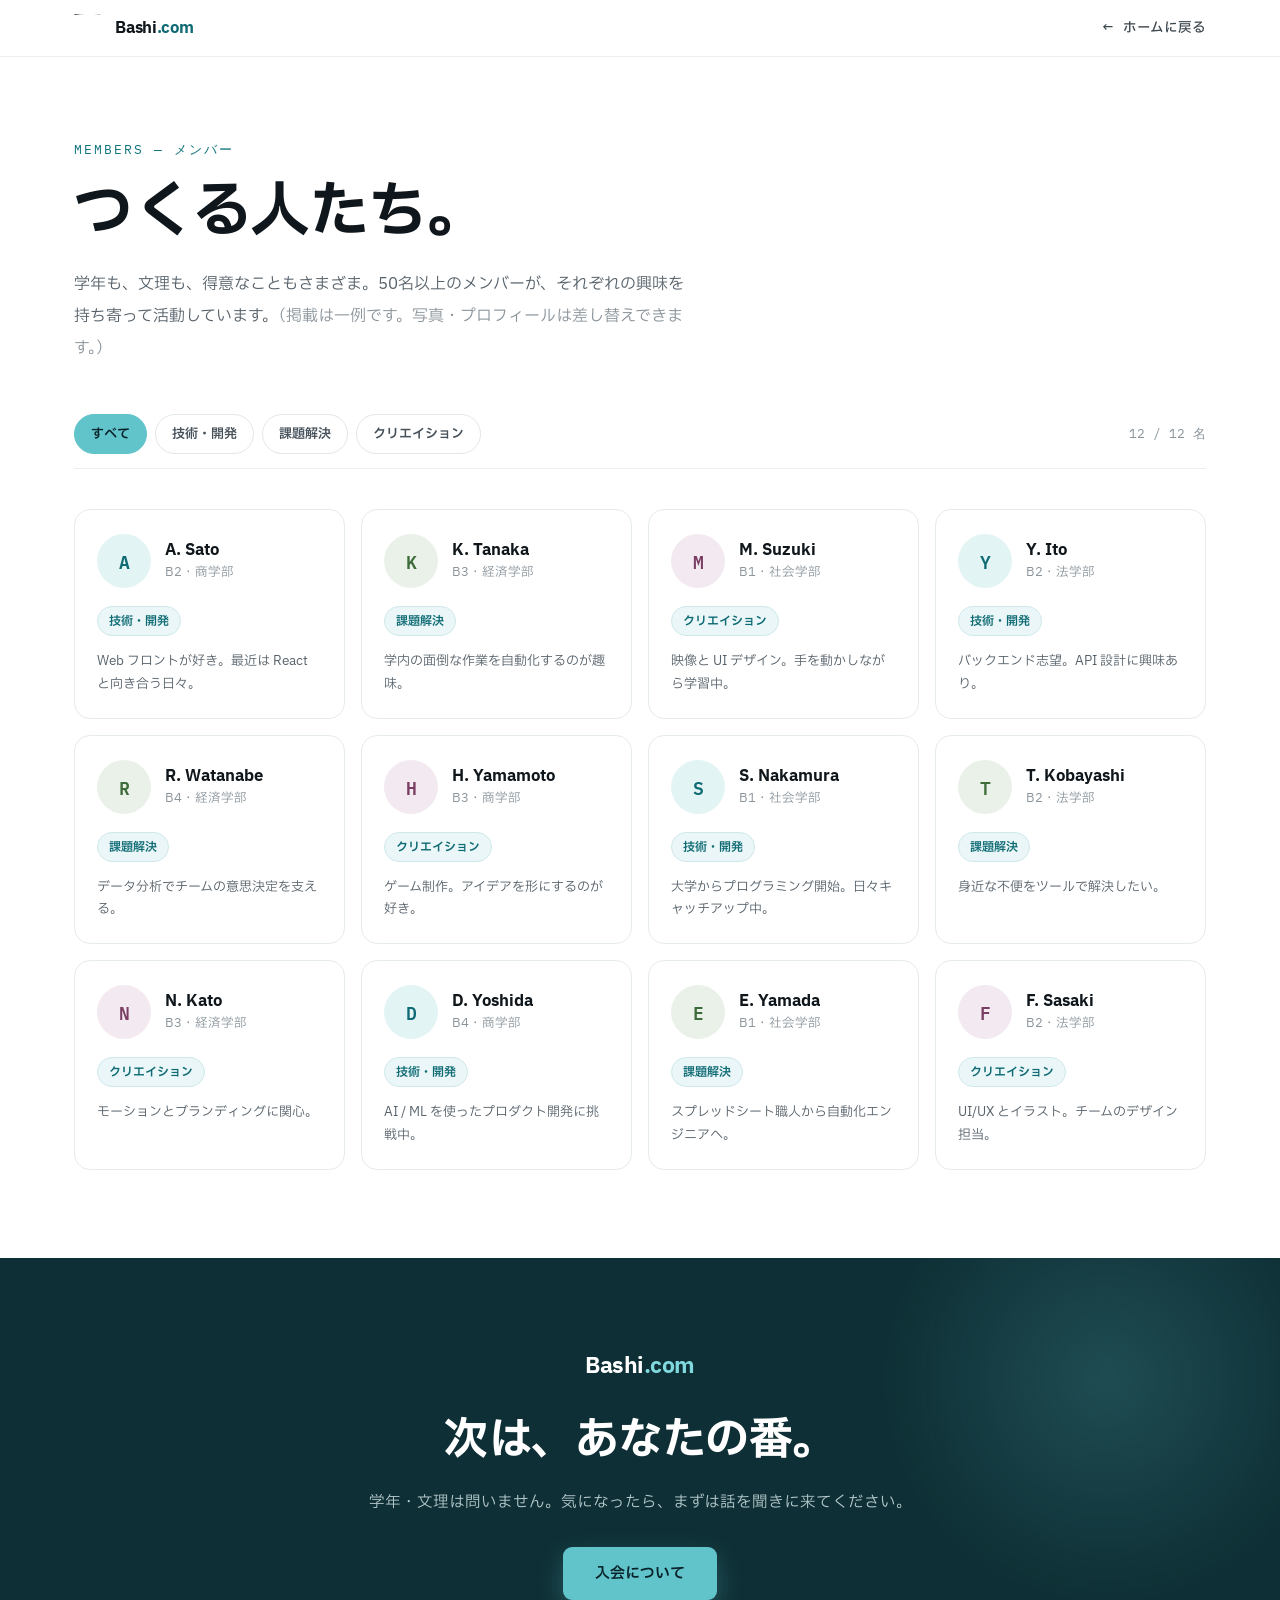
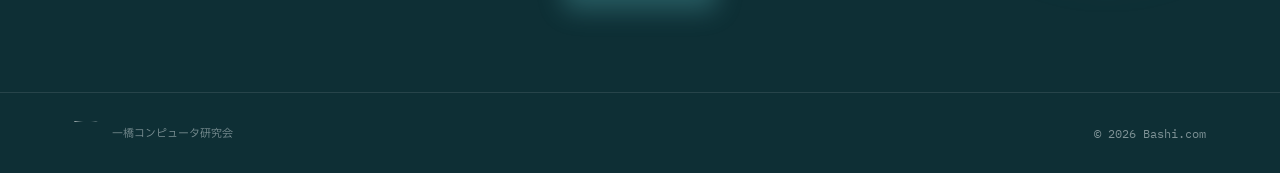
==== Members.html @ f262a0ce "Add Bashi.com website (top / members / activities) Claude Design (BashiDirB / Members / Activities) " ====
<!DOCTYPE html>
<html lang="ja">
<head>
<meta charset="utf-8">
<meta name="viewport" content="width=device-width, initial-scale=1">
<title>メンバー｜Bashi.com — 一橋コンピュータ研究会</title>
<meta name="description" content="Bashi.com（一橋コンピュータ研究会）のメンバー紹介。学年・文理を問わず、50名以上のメンバーがそれぞれの興味を持ち寄って活動しています。">
<link rel="preconnect" href="https://fonts.googleapis.com">
<link rel="preconnect" href="https://fonts.gstatic.com" crossorigin>
<link href="https://fonts.googleapis.com/css2?family=IBM+Plex+Sans+JP:wght@300;400;500;600;700&family=IBM+Plex+Mono:wght@400;500;600&display=swap" rel="stylesheet">
<link rel="stylesheet" href="styles.css">
</head>
<body>
<main id="bb-root" style="background:#FFFFFF;color:#10171C;font-family:'IBM Plex Sans JP',sans-serif;position:relative;overflow-x:hidden;min-height:100vh;-webkit-font-smoothing:antialiased">

  <!-- NAV -->
  <header style="position:sticky;top:0;z-index:50;backdrop-filter:blur(12px);-webkit-backdrop-filter:blur(12px);background:rgba(255,255,255,.85);border-bottom:1px solid #ECEFF1">
    <nav style="max-width:1180px;margin:0 auto;padding:14px 24px;display:flex;align-items:center;justify-content:space-between;gap:16px">
      <a href="index.html" style="display:flex;align-items:center;gap:11px;text-decoration:none">
        <img src="uploads/SCARE_LOGO_Opacity_BLACK.png" alt="Bashi.com" style="height:28px;width:auto;display:block">
        <span style="font-weight:700;font-size:16px;letter-spacing:-.02em;color:#10171C">Bashi<span style="color:#0E6B74">.com</span></span>
      </a>
      <a href="index.html" class="bb-back" style="display:inline-flex;align-items:center;gap:8px;font-size:13.5px;font-weight:500;color:#3D474E;text-decoration:none"><span class="bb-arrow">←</span> ホームに戻る</a>
    </nav>
  </header>

  <!-- HEAD -->
  <section style="max-width:1180px;margin:0 auto;padding:clamp(46px,7vw,84px) 24px clamp(24px,3vw,36px)">
    <div data-rv style="opacity:0;transform:translateY(14px);transition:opacity .7s,transform .7s;font-family:'IBM Plex Mono',monospace;font-size:12.5px;letter-spacing:.16em;color:#11757F;text-transform:uppercase;margin-bottom:20px">Members — メンバー</div>
    <h1 data-rv data-rv-delay="80" style="opacity:0;transform:translateY(18px);transition:opacity .8s,transform .8s;margin:0 0 22px;font-weight:700;font-size:clamp(32px,5.5vw,60px);line-height:1.12;letter-spacing:-.02em">つくる人たち。</h1>
    <p data-rv data-rv-delay="160" style="opacity:0;transform:translateY(18px);transition:opacity .8s,transform .8s;margin:0;max-width:620px;font-size:16px;line-height:2;color:#56616A">学年も、文理も、得意なこともさまざま。50名以上のメンバーが、それぞれの興味を持ち寄って活動しています。<span style="color:#8A949B">（掲載は一例です。写真・プロフィールは差し替えできます。）</span></p>
  </section>

  <!-- FILTER -->
  <section style="max-width:1180px;margin:0 auto;padding:0 24px clamp(28px,4vw,40px);position:sticky;top:69px;z-index:30;background:#fff">
    <div style="display:flex;flex-wrap:wrap;gap:18px;align-items:center;justify-content:space-between;padding:14px 0;border-bottom:1px solid #EDF0F2">
      <div id="bb-filters" style="display:flex;flex-wrap:wrap;gap:8px">
        <button class="bb-chip" data-filter="all" style="font-family:'IBM Plex Sans JP',sans-serif;font-size:13px;font-weight:600;padding:9px 16px;border-radius:99px;border:1px solid #62C4CB;background:#62C4CB;color:#08222a">すべて</button>
        <button class="bb-chip" data-filter="dev" style="font-family:'IBM Plex Sans JP',sans-serif;font-size:13px;font-weight:600;padding:9px 16px;border-radius:99px;border:1px solid #E2E7EA;background:#fff;color:#46515A">技術・開発</button>
        <button class="bb-chip" data-filter="solve" style="font-family:'IBM Plex Sans JP',sans-serif;font-size:13px;font-weight:600;padding:9px 16px;border-radius:99px;border:1px solid #E2E7EA;background:#fff;color:#46515A">課題解決</button>
        <button class="bb-chip" data-filter="create" style="font-family:'IBM Plex Sans JP',sans-serif;font-size:13px;font-weight:600;padding:9px 16px;border-radius:99px;border:1px solid #E2E7EA;background:#fff;color:#46515A">クリエイション</button>
      </div>
      <span id="bb-count" style="font-family:'IBM Plex Mono',monospace;font-size:12.5px;color:#8A949B">12 / 12 名</span>
    </div>
  </section>

  <!-- GRID -->
  <section style="max-width:1180px;margin:0 auto;padding:0 24px clamp(48px,7vw,88px)">
    <div id="bb-grid" style="display:grid;grid-template-columns:repeat(auto-fill,minmax(220px,1fr));gap:16px">
      <!-- members are rendered by members data; markup is static below -->
      <div class="bb-mcard" data-domain="dev" style="background:#fff;border:1px solid #E6EBED;border-radius:16px;padding:24px 22px 22px">
        <div style="display:flex;align-items:center;gap:14px;margin-bottom:18px">
          <div class="bb-av" style="width:54px;height:54px;border-radius:50%;background:#E3F4F5;display:flex;align-items:center;justify-content:center;font-family:'IBM Plex Mono',monospace;font-weight:600;font-size:18px;color:#0E6B74;flex-shrink:0">A</div>
          <div style="min-width:0"><div style="font-weight:700;font-size:16px;line-height:1.3">A. Sato</div><div style="font-size:12.5px;color:#8A949B;margin-top:2px">B2・商学部</div></div>
        </div>
        <div style="display:inline-flex;align-items:center;gap:7px;font-size:12px;font-weight:600;color:#0E6B74;background:#EAF6F7;border:1px solid #CFE9EB;padding:5px 11px;border-radius:99px;margin-bottom:14px">技術・開発</div>
        <p style="margin:0;font-size:13px;line-height:1.75;color:#56616A">Web フロントが好き。最近は React と向き合う日々。</p>
      </div>
      <div class="bb-mcard" data-domain="solve" style="background:#fff;border:1px solid #E6EBED;border-radius:16px;padding:24px 22px 22px">
        <div style="display:flex;align-items:center;gap:14px;margin-bottom:18px">
          <div class="bb-av" style="width:54px;height:54px;border-radius:50%;background:#EAF1E9;display:flex;align-items:center;justify-content:center;font-family:'IBM Plex Mono',monospace;font-weight:600;font-size:18px;color:#3E6B3A;flex-shrink:0">K</div>
          <div style="min-width:0"><div style="font-weight:700;font-size:16px;line-height:1.3">K. Tanaka</div><div style="font-size:12.5px;color:#8A949B;margin-top:2px">B3・経済学部</div></div>
        </div>
        <div style="display:inline-flex;align-items:center;gap:7px;font-size:12px;font-weight:600;color:#0E6B74;background:#EAF6F7;border:1px solid #CFE9EB;padding:5px 11px;border-radius:99px;margin-bottom:14px">課題解決</div>
        <p style="margin:0;font-size:13px;line-height:1.75;color:#56616A">学内の面倒な作業を自動化するのが趣味。</p>
      </div>
      <div class="bb-mcard" data-domain="create" style="background:#fff;border:1px solid #E6EBED;border-radius:16px;padding:24px 22px 22px">
        <div style="display:flex;align-items:center;gap:14px;margin-bottom:18px">
          <div class="bb-av" style="width:54px;height:54px;border-radius:50%;background:#F3E9F0;display:flex;align-items:center;justify-content:center;font-family:'IBM Plex Mono',monospace;font-weight:600;font-size:18px;color:#7A3E63;flex-shrink:0">M</div>
          <div style="min-width:0"><div style="font-weight:700;font-size:16px;line-height:1.3">M. Suzuki</div><div style="font-size:12.5px;color:#8A949B;margin-top:2px">B1・社会学部</div></div>
        </div>
        <div style="display:inline-flex;align-items:center;gap:7px;font-size:12px;font-weight:600;color:#0E6B74;background:#EAF6F7;border:1px solid #CFE9EB;padding:5px 11px;border-radius:99px;margin-bottom:14px">クリエイション</div>
        <p style="margin:0;font-size:13px;line-height:1.75;color:#56616A">映像と UI デザイン。手を動かしながら学習中。</p>
      </div>
      <div class="bb-mcard" data-domain="dev" style="background:#fff;border:1px solid #E6EBED;border-radius:16px;padding:24px 22px 22px">
        <div style="display:flex;align-items:center;gap:14px;margin-bottom:18px">
          <div class="bb-av" style="width:54px;height:54px;border-radius:50%;background:#E3F4F5;display:flex;align-items:center;justify-content:center;font-family:'IBM Plex Mono',monospace;font-weight:600;font-size:18px;color:#0E6B74;flex-shrink:0">Y</div>
          <div style="min-width:0"><div style="font-weight:700;font-size:16px;line-height:1.3">Y. Ito</div><div style="font-size:12.5px;color:#8A949B;margin-top:2px">B2・法学部</div></div>
        </div>
        <div style="display:inline-flex;align-items:center;gap:7px;font-size:12px;font-weight:600;color:#0E6B74;background:#EAF6F7;border:1px solid #CFE9EB;padding:5px 11px;border-radius:99px;margin-bottom:14px">技術・開発</div>
        <p style="margin:0;font-size:13px;line-height:1.75;color:#56616A">バックエンド志望。API 設計に興味あり。</p>
      </div>
      <div class="bb-mcard" data-domain="solve" style="background:#fff;border:1px solid #E6EBED;border-radius:16px;padding:24px 22px 22px">
        <div style="display:flex;align-items:center;gap:14px;margin-bottom:18px">
          <div class="bb-av" style="width:54px;height:54px;border-radius:50%;background:#EAF1E9;display:flex;align-items:center;justify-content:center;font-family:'IBM Plex Mono',monospace;font-weight:600;font-size:18px;color:#3E6B3A;flex-shrink:0">R</div>
          <div style="min-width:0"><div style="font-weight:700;font-size:16px;line-height:1.3">R. Watanabe</div><div style="font-size:12.5px;color:#8A949B;margin-top:2px">B4・経済学部</div></div>
        </div>
        <div style="display:inline-flex;align-items:center;gap:7px;font-size:12px;font-weight:600;color:#0E6B74;background:#EAF6F7;border:1px solid #CFE9EB;padding:5px 11px;border-radius:99px;margin-bottom:14px">課題解決</div>
        <p style="margin:0;font-size:13px;line-height:1.75;color:#56616A">データ分析でチームの意思決定を支える。</p>
      </div>
      <div class="bb-mcard" data-domain="create" style="background:#fff;border:1px solid #E6EBED;border-radius:16px;padding:24px 22px 22px">
        <div style="display:flex;align-items:center;gap:14px;margin-bottom:18px">
          <div class="bb-av" style="width:54px;height:54px;border-radius:50%;background:#F3E9F0;display:flex;align-items:center;justify-content:center;font-family:'IBM Plex Mono',monospace;font-weight:600;font-size:18px;color:#7A3E63;flex-shrink:0">H</div>
          <div style="min-width:0"><div style="font-weight:700;font-size:16px;line-height:1.3">H. Yamamoto</div><div style="font-size:12.5px;color:#8A949B;margin-top:2px">B3・商学部</div></div>
        </div>
        <div style="display:inline-flex;align-items:center;gap:7px;font-size:12px;font-weight:600;color:#0E6B74;background:#EAF6F7;border:1px solid #CFE9EB;padding:5px 11px;border-radius:99px;margin-bottom:14px">クリエイション</div>
        <p style="margin:0;font-size:13px;line-height:1.75;color:#56616A">ゲーム制作。アイデアを形にするのが好き。</p>
      </div>
      <div class="bb-mcard" data-domain="dev" style="background:#fff;border:1px solid #E6EBED;border-radius:16px;padding:24px 22px 22px">
        <div style="display:flex;align-items:center;gap:14px;margin-bottom:18px">
          <div class="bb-av" style="width:54px;height:54px;border-radius:50%;background:#E3F4F5;display:flex;align-items:center;justify-content:center;font-family:'IBM Plex Mono',monospace;font-weight:600;font-size:18px;color:#0E6B74;flex-shrink:0">S</div>
          <div style="min-width:0"><div style="font-weight:700;font-size:16px;line-height:1.3">S. Nakamura</div><div style="font-size:12.5px;color:#8A949B;margin-top:2px">B1・社会学部</div></div>
        </div>
        <div style="display:inline-flex;align-items:center;gap:7px;font-size:12px;font-weight:600;color:#0E6B74;background:#EAF6F7;border:1px solid #CFE9EB;padding:5px 11px;border-radius:99px;margin-bottom:14px">技術・開発</div>
        <p style="margin:0;font-size:13px;line-height:1.75;color:#56616A">大学からプログラミング開始。日々キャッチアップ中。</p>
      </div>
      <div class="bb-mcard" data-domain="solve" style="background:#fff;border:1px solid #E6EBED;border-radius:16px;padding:24px 22px 22px">
        <div style="display:flex;align-items:center;gap:14px;margin-bottom:18px">
          <div class="bb-av" style="width:54px;height:54px;border-radius:50%;background:#EAF1E9;display:flex;align-items:center;justify-content:center;font-family:'IBM Plex Mono',monospace;font-weight:600;font-size:18px;color:#3E6B3A;flex-shrink:0">T</div>
          <div style="min-width:0"><div style="font-weight:700;font-size:16px;line-height:1.3">T. Kobayashi</div><div style="font-size:12.5px;color:#8A949B;margin-top:2px">B2・法学部</div></div>
        </div>
        <div style="display:inline-flex;align-items:center;gap:7px;font-size:12px;font-weight:600;color:#0E6B74;background:#EAF6F7;border:1px solid #CFE9EB;padding:5px 11px;border-radius:99px;margin-bottom:14px">課題解決</div>
        <p style="margin:0;font-size:13px;line-height:1.75;color:#56616A">身近な不便をツールで解決したい。</p>
      </div>
      <div class="bb-mcard" data-domain="create" style="background:#fff;border:1px solid #E6EBED;border-radius:16px;padding:24px 22px 22px">
        <div style="display:flex;align-items:center;gap:14px;margin-bottom:18px">
          <div class="bb-av" style="width:54px;height:54px;border-radius:50%;background:#F3E9F0;display:flex;align-items:center;justify-content:center;font-family:'IBM Plex Mono',monospace;font-weight:600;font-size:18px;color:#7A3E63;flex-shrink:0">N</div>
          <div style="min-width:0"><div style="font-weight:700;font-size:16px;line-height:1.3">N. Kato</div><div style="font-size:12.5px;color:#8A949B;margin-top:2px">B3・経済学部</div></div>
        </div>
        <div style="display:inline-flex;align-items:center;gap:7px;font-size:12px;font-weight:600;color:#0E6B74;background:#EAF6F7;border:1px solid #CFE9EB;padding:5px 11px;border-radius:99px;margin-bottom:14px">クリエイション</div>
        <p style="margin:0;font-size:13px;line-height:1.75;color:#56616A">モーションとブランディングに関心。</p>
      </div>
      <div class="bb-mcard" data-domain="dev" style="background:#fff;border:1px solid #E6EBED;border-radius:16px;padding:24px 22px 22px">
        <div style="display:flex;align-items:center;gap:14px;margin-bottom:18px">
          <div class="bb-av" style="width:54px;height:54px;border-radius:50%;background:#E3F4F5;display:flex;align-items:center;justify-content:center;font-family:'IBM Plex Mono',monospace;font-weight:600;font-size:18px;color:#0E6B74;flex-shrink:0">D</div>
          <div style="min-width:0"><div style="font-weight:700;font-size:16px;line-height:1.3">D. Yoshida</div><div style="font-size:12.5px;color:#8A949B;margin-top:2px">B4・商学部</div></div>
        </div>
        <div style="display:inline-flex;align-items:center;gap:7px;font-size:12px;font-weight:600;color:#0E6B74;background:#EAF6F7;border:1px solid #CFE9EB;padding:5px 11px;border-radius:99px;margin-bottom:14px">技術・開発</div>
        <p style="margin:0;font-size:13px;line-height:1.75;color:#56616A">AI / ML を使ったプロダクト開発に挑戦中。</p>
      </div>
      <div class="bb-mcard" data-domain="solve" style="background:#fff;border:1px solid #E6EBED;border-radius:16px;padding:24px 22px 22px">
        <div style="display:flex;align-items:center;gap:14px;margin-bottom:18px">
          <div class="bb-av" style="width:54px;height:54px;border-radius:50%;background:#EAF1E9;display:flex;align-items:center;justify-content:center;font-family:'IBM Plex Mono',monospace;font-weight:600;font-size:18px;color:#3E6B3A;flex-shrink:0">E</div>
          <div style="min-width:0"><div style="font-weight:700;font-size:16px;line-height:1.3">E. Yamada</div><div style="font-size:12.5px;color:#8A949B;margin-top:2px">B1・社会学部</div></div>
        </div>
        <div style="display:inline-flex;align-items:center;gap:7px;font-size:12px;font-weight:600;color:#0E6B74;background:#EAF6F7;border:1px solid #CFE9EB;padding:5px 11px;border-radius:99px;margin-bottom:14px">課題解決</div>
        <p style="margin:0;font-size:13px;line-height:1.75;color:#56616A">スプレッドシート職人から自動化エンジニアへ。</p>
      </div>
      <div class="bb-mcard" data-domain="create" style="background:#fff;border:1px solid #E6EBED;border-radius:16px;padding:24px 22px 22px">
        <div style="display:flex;align-items:center;gap:14px;margin-bottom:18px">
          <div class="bb-av" style="width:54px;height:54px;border-radius:50%;background:#F3E9F0;display:flex;align-items:center;justify-content:center;font-family:'IBM Plex Mono',monospace;font-weight:600;font-size:18px;color:#7A3E63;flex-shrink:0">F</div>
          <div style="min-width:0"><div style="font-weight:700;font-size:16px;line-height:1.3">F. Sasaki</div><div style="font-size:12.5px;color:#8A949B;margin-top:2px">B2・法学部</div></div>
        </div>
        <div style="display:inline-flex;align-items:center;gap:7px;font-size:12px;font-weight:600;color:#0E6B74;background:#EAF6F7;border:1px solid #CFE9EB;padding:5px 11px;border-radius:99px;margin-bottom:14px">クリエイション</div>
        <p style="margin:0;font-size:13px;line-height:1.75;color:#56616A">UI/UX とイラスト。チームのデザイン担当。</p>
      </div>
    </div>
  </section>

  <!-- CTA -->
  <section style="background:#0E2F35;color:#EAF3F4;position:relative;overflow:hidden">
    <div style="position:absolute;top:-25%;right:-6%;width:42vw;height:42vw;max-width:500px;max-height:500px;background:radial-gradient(circle,rgba(98,196,203,.2),transparent 65%);filter:blur(10px)"></div>
    <div style="position:relative;max-width:1180px;margin:0 auto;padding:clamp(52px,8vw,92px) 24px;text-align:center">
      <div data-rv style="opacity:0;transition:opacity .8s;font-weight:700;font-size:22px;letter-spacing:-.02em;color:#fff;margin-bottom:24px">Bashi<span style="color:#7FD9DE">.com</span></div>
      <h2 data-rv data-rv-delay="60" style="opacity:0;transform:translateY(18px);transition:opacity .8s,transform .8s;margin:0 0 16px;font-weight:700;font-size:clamp(26px,4vw,44px);color:#fff;letter-spacing:-.01em">次は、あなたの番。</h2>
      <p data-rv data-rv-delay="120" style="opacity:0;transform:translateY(18px);transition:opacity .8s,transform .8s;margin:0 0 30px;font-size:15.5px;line-height:1.85;color:#B6CACD">学年・文理は問いません。気になったら、まずは話を聞きに来てください。</p>
      <a data-rv data-rv-delay="180" href="index.html#join" class="bb-btn-primary" style="opacity:0;transform:translateY(18px);transition:opacity .8s,transform .8s;display:inline-block;font-size:15px;font-weight:600;color:#08222a;background:#62C4CB;text-decoration:none;padding:15px 32px;border-radius:9px;box-shadow:0 10px 26px rgba(98,196,203,.3)">入会について</a>
    </div>
    <footer style="border-top:1px solid rgba(255,255,255,.1)">
      <div style="max-width:1180px;margin:0 auto;padding:28px 24px;display:flex;justify-content:space-between;align-items:center;gap:20px;flex-wrap:wrap">
        <div style="display:flex;align-items:center;gap:12px">
          <img src="uploads/SCARE_LOGO_Opacity_BLACK.png" class="logo-invert" alt="B" style="height:24px;width:auto">
          <span style="font-size:11px;color:#7E9296">一橋コンピュータ研究会</span>
        </div>
        <span style="font-family:'IBM Plex Mono',monospace;font-size:11.5px;color:#7E9296">© 2026 Bashi.com</span>
      </div>
    </footer>
  </section>

</main>
<script src="app.js"></script>
<script src="members.js"></script>
</body>
</html>
---- styles.css ----
/* Bashi.com — 一橋コンピュータ研究会 ランディングページ
   Claude Design (BashiDirB.dc.html) を素のHTML/CSS/JSへ実装したスタイル */

* { box-sizing: border-box; }
html { scroll-behavior: smooth; scroll-padding-top: 82px; }
body { margin: 0; }
::selection { background: #62C4CB; color: #08222a; }

.bb-scroll::-webkit-scrollbar { height: 7px; }
.bb-scroll::-webkit-scrollbar-thumb { background: #cfd9dd; border-radius: 99px; }
.bb-scroll::-webkit-scrollbar-track { background: transparent; }

@keyframes floatB { 0%, 100% { transform: translateY(0); } 50% { transform: translateY(-14px); } }
@keyframes nudgeB { 0%, 100% { transform: translateY(0); opacity: .5; } 50% { transform: translateY(6px); opacity: 1; } }

.bb-card { transition: transform .35s cubic-bezier(.2,.7,.3,1), box-shadow .35s, border-color .35s; }
.bb-card:hover { transform: translateY(-6px); box-shadow: 0 18px 40px rgba(16,40,46,.12); border-color: #9FDADF !important; }

.bb-pill { transition: transform .35s cubic-bezier(.2,.7,.3,1), box-shadow .35s; }
.bb-pill:hover { transform: translateY(-5px); }
.bb-pill:hover .bb-pillbar { transform: scaleX(1); }
.bb-pillbar { position: absolute; top: -2px; left: 0; width: 100%; height: 2px; background: #62C4CB; transform: scaleX(0); transform-origin: left; transition: transform .45s cubic-bezier(.2,.7,.3,1); }

.bb-btn-primary { transition: transform .25s, box-shadow .25s; }
.bb-btn-primary:hover { transform: translateY(-2px); box-shadow: 0 14px 30px rgba(98,196,203,.42); }
.bb-btn-ghost { transition: background .25s, border-color .25s, transform .25s; }
.bb-btn-ghost:hover { transform: translateY(-2px); border-color: #62C4CB; background: #F4FAFB; }

.bb-arrow { display: inline-block; transition: transform .3s; }
.bb-link:hover .bb-arrow { transform: translateX(5px); }

.bb-soc { transition: transform .25s, border-color .25s, color .25s; }
.bb-soc:hover { transform: translateY(-3px); border-color: #62C4CB; color: #0E6B74; }

.bb-navlink { position: relative; transition: color .25s; }
.bb-navlink::after { content: ""; position: absolute; left: 0; right: 0; bottom: -6px; height: 2px; background: #62C4CB; transform: scaleX(0); transform-origin: left; transition: transform .3s; }
.bb-navlink.bb-active { color: #0E6B74; }
.bb-navlink.bb-active::after { transform: scaleX(1); }

.bb-partnercard { transition: transform .35s cubic-bezier(.2,.7,.3,1), background .35s, border-color .35s; }
.bb-partnercard:hover { transform: translateY(-6px); background: rgba(98,196,203,.1); border-color: rgba(127,217,222,.5); }

/* メンバーカード（Members ページ） */
.bb-mcard { transition: transform .35s cubic-bezier(.2,.7,.3,1), box-shadow .35s, border-color .35s; }
.bb-mcard:hover { transform: translateY(-5px); box-shadow: 0 16px 38px rgba(16,40,46,.1); border-color: #9FDADF !important; }
.bb-mcard:hover .bb-av { transform: scale(1.06) rotate(-2deg); }
.bb-av { transition: transform .4s cubic-bezier(.2,.7,.3,1); }
.bb-chip { transition: background .2s, color .2s, border-color .2s; cursor: pointer; }

/* 戻るリンク */
.bb-back:hover .bb-arrow { transform: translateX(-4px); }

/* 画像プレースホルダー（元 image-slot 要素の代替） */
.image-slot {
  display: flex; align-items: center; justify-content: center; text-align: center;
  padding: 16px;
  background: repeating-linear-gradient(135deg, #EEF3F4, #EEF3F4 10px, #E7EFF0 10px, #E7EFF0 20px);
  border: 1px dashed #C4D2D5;
  color: #8A969C; font-size: 12.5px; line-height: 1.6;
}

/* 白ロゴ（暗い背景用）— 黒ロゴをCSSで白へ反転 */
.logo-invert { filter: brightness(0) invert(1); }

/* ナビ：デスクトップ / モバイル切替 */
.bb-desktop-nav { display: flex; align-items: center; gap: 30px; }
.bb-menu-btn { display: none; }
.bb-mobile-menu { display: none; }

@media (max-width: 879px) {
  .bb-desktop-nav { display: none; }
  .bb-menu-btn { display: inline-flex; align-items: center; justify-content: center; }
  .bb-mobile-menu.open { display: flex; }
}

@media (prefers-reduced-motion: reduce) {
  * { animation: none !important; }
  html { scroll-behavior: auto; }
}
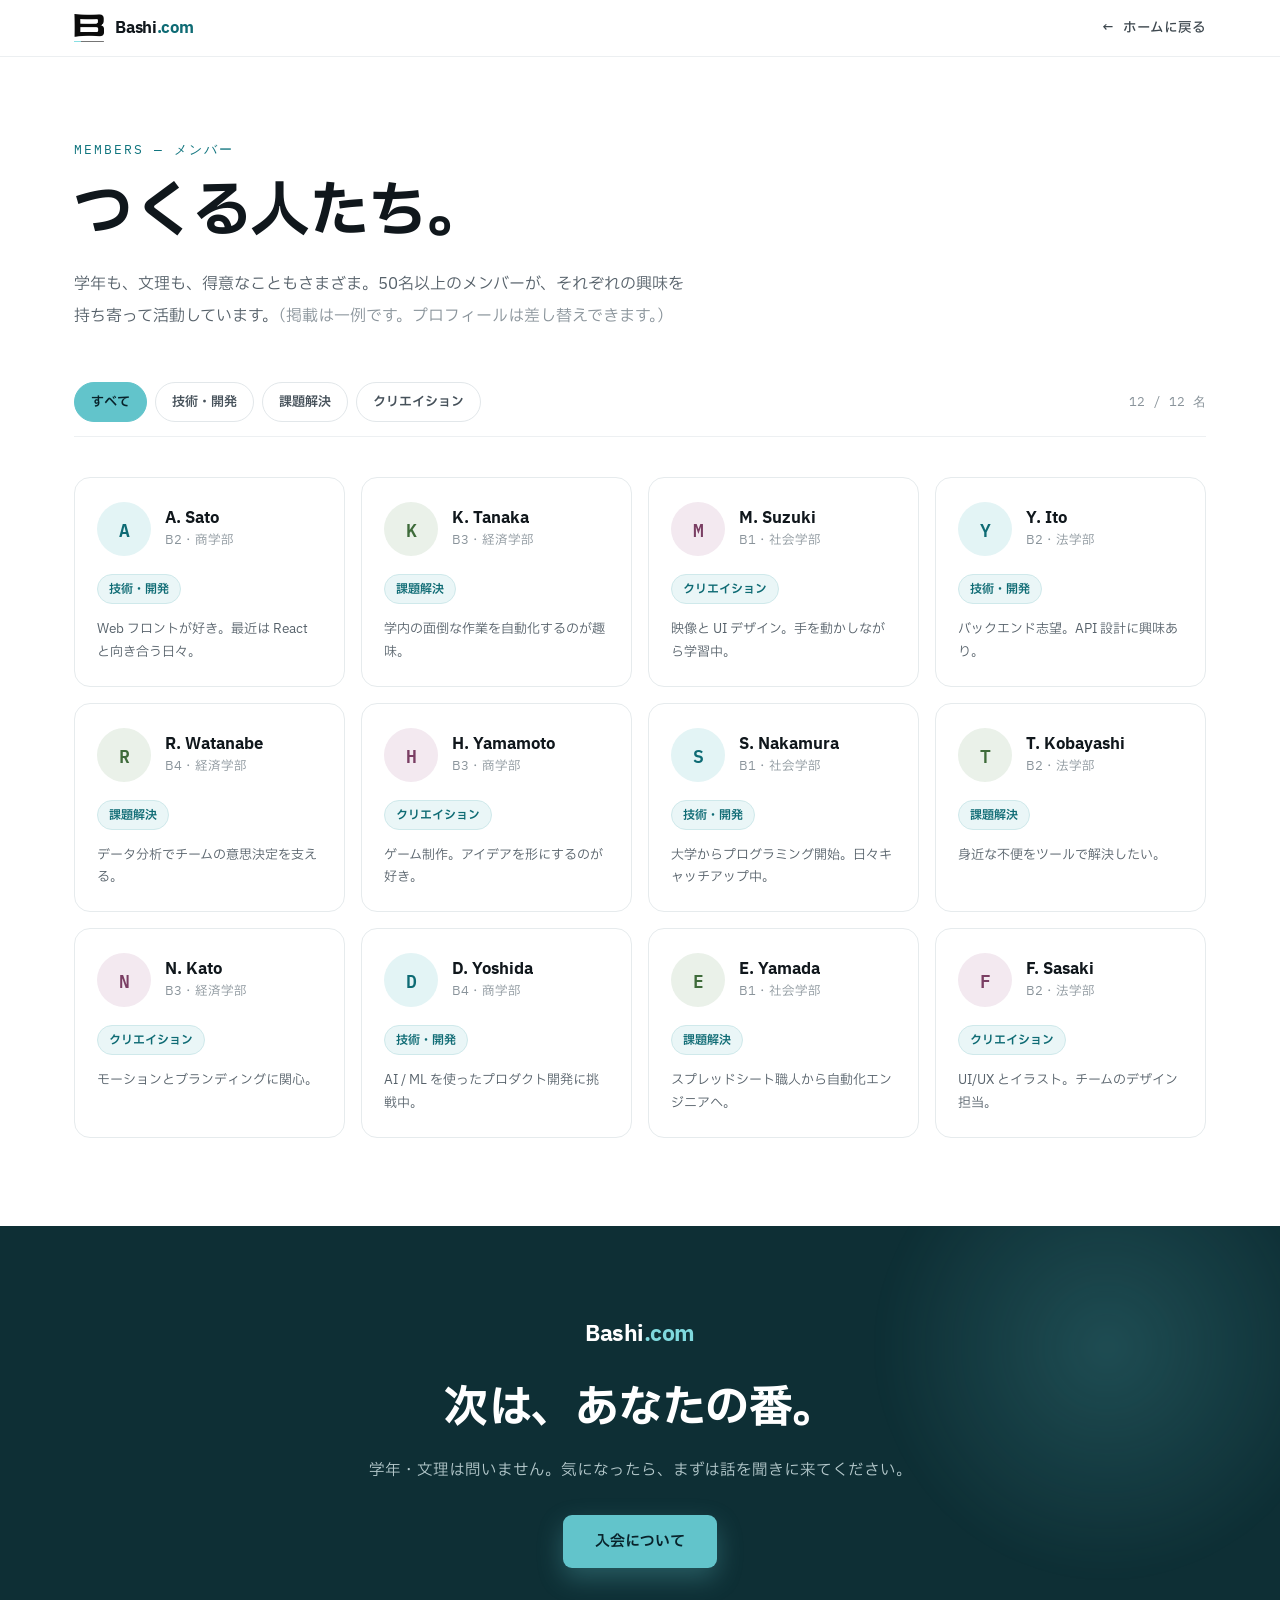
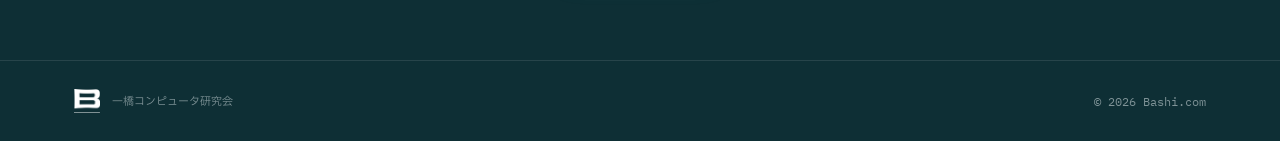
==== commit ea47403c: "Remove photo placeholders from top page The club has no activity photos yet, so the layout no longer" ====
--- a/Members.html
+++ b/Members.html
@@ -28,7 +28,7 @@
   <section style="max-width:1180px;margin:0 auto;padding:clamp(46px,7vw,84px) 24px clamp(24px,3vw,36px)">
     <div data-rv style="opacity:0;transform:translateY(14px);transition:opacity .7s,transform .7s;font-family:'IBM Plex Mono',monospace;font-size:12.5px;letter-spacing:.16em;color:#11757F;text-transform:uppercase;margin-bottom:20px">Members — メンバー</div>
     <h1 data-rv data-rv-delay="80" style="opacity:0;transform:translateY(18px);transition:opacity .8s,transform .8s;margin:0 0 22px;font-weight:700;font-size:clamp(32px,5.5vw,60px);line-height:1.12;letter-spacing:-.02em">つくる人たち。</h1>
-    <p data-rv data-rv-delay="160" style="opacity:0;transform:translateY(18px);transition:opacity .8s,transform .8s;margin:0;max-width:620px;font-size:16px;line-height:2;color:#56616A">学年も、文理も、得意なこともさまざま。50名以上のメンバーが、それぞれの興味を持ち寄って活動しています。<span style="color:#8A949B">（掲載は一例です。写真・プロフィールは差し替えできます。）</span></p>
+    <p data-rv data-rv-delay="160" style="opacity:0;transform:translateY(18px);transition:opacity .8s,transform .8s;margin:0;max-width:620px;font-size:16px;line-height:2;color:#56616A">学年も、文理も、得意なこともさまざま。50名以上のメンバーが、それぞれの興味を持ち寄って活動しています。<span style="color:#8A949B">（掲載は一例です。プロフィールは差し替えできます。）</span></p>
   </section>
 
   <!-- FILTER -->
--- a/styles.css
+++ b/styles.css
@@ -50,15 +50,6 @@
 /* 戻るリンク */
 .bb-back:hover .bb-arrow { transform: translateX(-4px); }
 
-/* 画像プレースホルダー（元 image-slot 要素の代替） */
-.image-slot {
-  display: flex; align-items: center; justify-content: center; text-align: center;
-  padding: 16px;
-  background: repeating-linear-gradient(135deg, #EEF3F4, #EEF3F4 10px, #E7EFF0 10px, #E7EFF0 20px);
-  border: 1px dashed #C4D2D5;
-  color: #8A969C; font-size: 12.5px; line-height: 1.6;
-}
-
 /* 白ロゴ（暗い背景用）— 黒ロゴをCSSで白へ反転 */
 .logo-invert { filter: brightness(0) invert(1); }
 
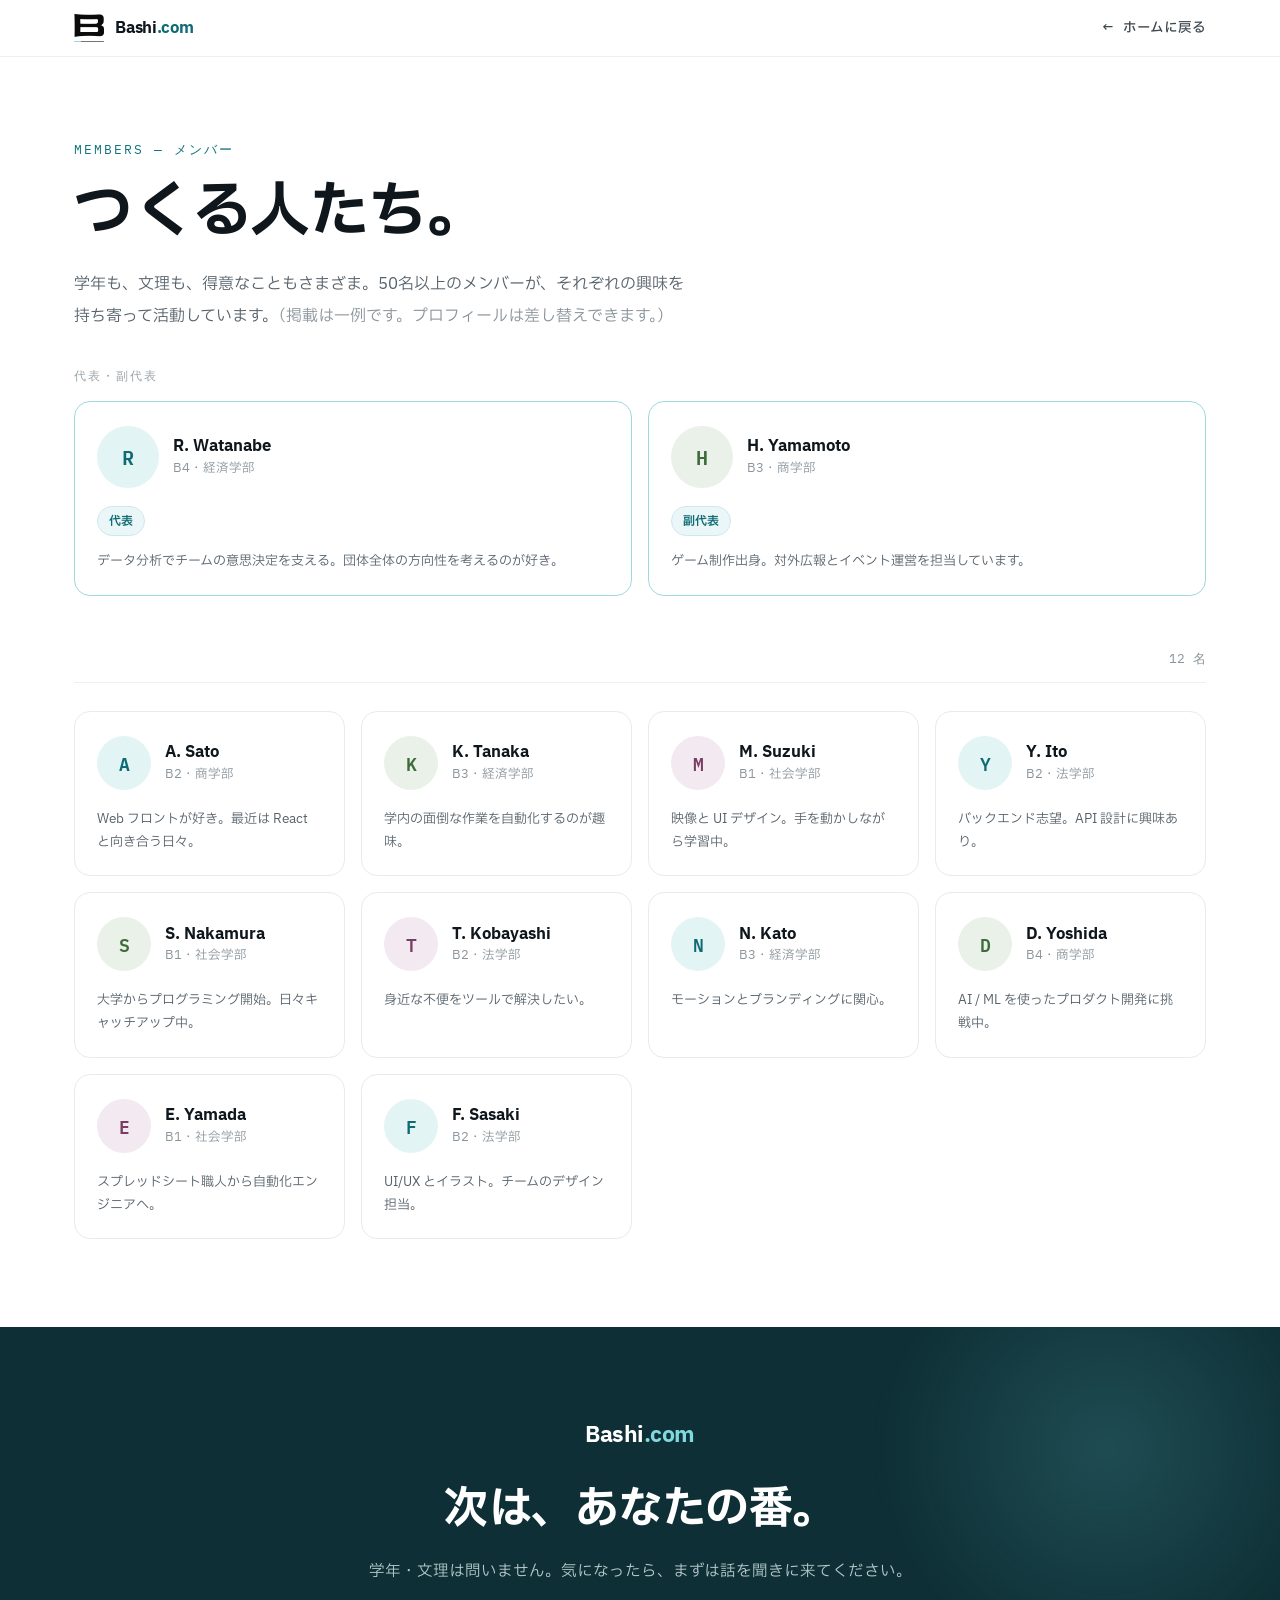
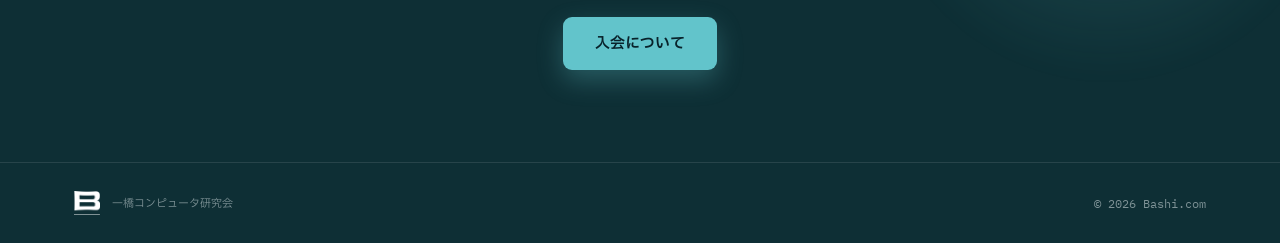
==== commit e2f2673d: "Load member roster from members.json, drop domain badges Members.html now renders entirely from memb" ====
--- a/Members.html
+++ b/Members.html
@@ -31,119 +31,23 @@
     <p data-rv data-rv-delay="160" style="opacity:0;transform:translateY(18px);transition:opacity .8s,transform .8s;margin:0;max-width:620px;font-size:16px;line-height:2;color:#56616A">学年も、文理も、得意なこともさまざま。50名以上のメンバーが、それぞれの興味を持ち寄って活動しています。<span style="color:#8A949B">（掲載は一例です。プロフィールは差し替えできます。）</span></p>
   </section>
 
-  <!-- FILTER -->
-  <section style="max-width:1180px;margin:0 auto;padding:0 24px clamp(28px,4vw,40px);position:sticky;top:69px;z-index:30;background:#fff">
-    <div style="display:flex;flex-wrap:wrap;gap:18px;align-items:center;justify-content:space-between;padding:14px 0;border-bottom:1px solid #EDF0F2">
-      <div id="bb-filters" style="display:flex;flex-wrap:wrap;gap:8px">
-        <button class="bb-chip" data-filter="all" style="font-family:'IBM Plex Sans JP',sans-serif;font-size:13px;font-weight:600;padding:9px 16px;border-radius:99px;border:1px solid #62C4CB;background:#62C4CB;color:#08222a">すべて</button>
-        <button class="bb-chip" data-filter="dev" style="font-family:'IBM Plex Sans JP',sans-serif;font-size:13px;font-weight:600;padding:9px 16px;border-radius:99px;border:1px solid #E2E7EA;background:#fff;color:#46515A">技術・開発</button>
-        <button class="bb-chip" data-filter="solve" style="font-family:'IBM Plex Sans JP',sans-serif;font-size:13px;font-weight:600;padding:9px 16px;border-radius:99px;border:1px solid #E2E7EA;background:#fff;color:#46515A">課題解決</button>
-        <button class="bb-chip" data-filter="create" style="font-family:'IBM Plex Sans JP',sans-serif;font-size:13px;font-weight:600;padding:9px 16px;border-radius:99px;border:1px solid #E2E7EA;background:#fff;color:#46515A">クリエイション</button>
-      </div>
-      <span id="bb-count" style="font-family:'IBM Plex Mono',monospace;font-size:12.5px;color:#8A949B">12 / 12 名</span>
+  <!-- LEADERSHIP -->
+  <section id="bb-leadership" style="max-width:1180px;margin:0 auto;padding:0 24px clamp(28px,4vw,40px)">
+    <div style="font-family:'IBM Plex Mono',monospace;font-size:12px;letter-spacing:.16em;color:#9AA4AB;text-transform:uppercase;margin-bottom:16px">代表・副代表</div>
+    <div id="bb-lead-grid" style="display:grid;grid-template-columns:repeat(auto-fit,minmax(260px,1fr));gap:16px"></div>
+  </section>
+
+  <!-- COUNT -->
+  <section style="max-width:1180px;margin:0 auto;padding:0 24px clamp(20px,3vw,28px)">
+    <div style="display:flex;justify-content:flex-end;padding:14px 0;border-bottom:1px solid #EDF0F2">
+      <span id="bb-count" style="font-family:'IBM Plex Mono',monospace;font-size:12.5px;color:#8A949B"></span>
     </div>
   </section>
 
   <!-- GRID -->
   <section style="max-width:1180px;margin:0 auto;padding:0 24px clamp(48px,7vw,88px)">
     <div id="bb-grid" style="display:grid;grid-template-columns:repeat(auto-fill,minmax(220px,1fr));gap:16px">
-      <!-- members are rendered by members data; markup is static below -->
-      <div class="bb-mcard" data-domain="dev" style="background:#fff;border:1px solid #E6EBED;border-radius:16px;padding:24px 22px 22px">
-        <div style="display:flex;align-items:center;gap:14px;margin-bottom:18px">
-          <div class="bb-av" style="width:54px;height:54px;border-radius:50%;background:#E3F4F5;display:flex;align-items:center;justify-content:center;font-family:'IBM Plex Mono',monospace;font-weight:600;font-size:18px;color:#0E6B74;flex-shrink:0">A</div>
-          <div style="min-width:0"><div style="font-weight:700;font-size:16px;line-height:1.3">A. Sato</div><div style="font-size:12.5px;color:#8A949B;margin-top:2px">B2・商学部</div></div>
-        </div>
-        <div style="display:inline-flex;align-items:center;gap:7px;font-size:12px;font-weight:600;color:#0E6B74;background:#EAF6F7;border:1px solid #CFE9EB;padding:5px 11px;border-radius:99px;margin-bottom:14px">技術・開発</div>
-        <p style="margin:0;font-size:13px;line-height:1.75;color:#56616A">Web フロントが好き。最近は React と向き合う日々。</p>
-      </div>
-      <div class="bb-mcard" data-domain="solve" style="background:#fff;border:1px solid #E6EBED;border-radius:16px;padding:24px 22px 22px">
-        <div style="display:flex;align-items:center;gap:14px;margin-bottom:18px">
-          <div class="bb-av" style="width:54px;height:54px;border-radius:50%;background:#EAF1E9;display:flex;align-items:center;justify-content:center;font-family:'IBM Plex Mono',monospace;font-weight:600;font-size:18px;color:#3E6B3A;flex-shrink:0">K</div>
-          <div style="min-width:0"><div style="font-weight:700;font-size:16px;line-height:1.3">K. Tanaka</div><div style="font-size:12.5px;color:#8A949B;margin-top:2px">B3・経済学部</div></div>
-        </div>
-        <div style="display:inline-flex;align-items:center;gap:7px;font-size:12px;font-weight:600;color:#0E6B74;background:#EAF6F7;border:1px solid #CFE9EB;padding:5px 11px;border-radius:99px;margin-bottom:14px">課題解決</div>
-        <p style="margin:0;font-size:13px;line-height:1.75;color:#56616A">学内の面倒な作業を自動化するのが趣味。</p>
-      </div>
-      <div class="bb-mcard" data-domain="create" style="background:#fff;border:1px solid #E6EBED;border-radius:16px;padding:24px 22px 22px">
-        <div style="display:flex;align-items:center;gap:14px;margin-bottom:18px">
-          <div class="bb-av" style="width:54px;height:54px;border-radius:50%;background:#F3E9F0;display:flex;align-items:center;justify-content:center;font-family:'IBM Plex Mono',monospace;font-weight:600;font-size:18px;color:#7A3E63;flex-shrink:0">M</div>
-          <div style="min-width:0"><div style="font-weight:700;font-size:16px;line-height:1.3">M. Suzuki</div><div style="font-size:12.5px;color:#8A949B;margin-top:2px">B1・社会学部</div></div>
-        </div>
-        <div style="display:inline-flex;align-items:center;gap:7px;font-size:12px;font-weight:600;color:#0E6B74;background:#EAF6F7;border:1px solid #CFE9EB;padding:5px 11px;border-radius:99px;margin-bottom:14px">クリエイション</div>
-        <p style="margin:0;font-size:13px;line-height:1.75;color:#56616A">映像と UI デザイン。手を動かしながら学習中。</p>
-      </div>
-      <div class="bb-mcard" data-domain="dev" style="background:#fff;border:1px solid #E6EBED;border-radius:16px;padding:24px 22px 22px">
-        <div style="display:flex;align-items:center;gap:14px;margin-bottom:18px">
-          <div class="bb-av" style="width:54px;height:54px;border-radius:50%;background:#E3F4F5;display:flex;align-items:center;justify-content:center;font-family:'IBM Plex Mono',monospace;font-weight:600;font-size:18px;color:#0E6B74;flex-shrink:0">Y</div>
-          <div style="min-width:0"><div style="font-weight:700;font-size:16px;line-height:1.3">Y. Ito</div><div style="font-size:12.5px;color:#8A949B;margin-top:2px">B2・法学部</div></div>
-        </div>
-        <div style="display:inline-flex;align-items:center;gap:7px;font-size:12px;font-weight:600;color:#0E6B74;background:#EAF6F7;border:1px solid #CFE9EB;padding:5px 11px;border-radius:99px;margin-bottom:14px">技術・開発</div>
-        <p style="margin:0;font-size:13px;line-height:1.75;color:#56616A">バックエンド志望。API 設計に興味あり。</p>
-      </div>
-      <div class="bb-mcard" data-domain="solve" style="background:#fff;border:1px solid #E6EBED;border-radius:16px;padding:24px 22px 22px">
-        <div style="display:flex;align-items:center;gap:14px;margin-bottom:18px">
-          <div class="bb-av" style="width:54px;height:54px;border-radius:50%;background:#EAF1E9;display:flex;align-items:center;justify-content:center;font-family:'IBM Plex Mono',monospace;font-weight:600;font-size:18px;color:#3E6B3A;flex-shrink:0">R</div>
-          <div style="min-width:0"><div style="font-weight:700;font-size:16px;line-height:1.3">R. Watanabe</div><div style="font-size:12.5px;color:#8A949B;margin-top:2px">B4・経済学部</div></div>
-        </div>
-        <div style="display:inline-flex;align-items:center;gap:7px;font-size:12px;font-weight:600;color:#0E6B74;background:#EAF6F7;border:1px solid #CFE9EB;padding:5px 11px;border-radius:99px;margin-bottom:14px">課題解決</div>
-        <p style="margin:0;font-size:13px;line-height:1.75;color:#56616A">データ分析でチームの意思決定を支える。</p>
-      </div>
-      <div class="bb-mcard" data-domain="create" style="background:#fff;border:1px solid #E6EBED;border-radius:16px;padding:24px 22px 22px">
-        <div style="display:flex;align-items:center;gap:14px;margin-bottom:18px">
-          <div class="bb-av" style="width:54px;height:54px;border-radius:50%;background:#F3E9F0;display:flex;align-items:center;justify-content:center;font-family:'IBM Plex Mono',monospace;font-weight:600;font-size:18px;color:#7A3E63;flex-shrink:0">H</div>
-          <div style="min-width:0"><div style="font-weight:700;font-size:16px;line-height:1.3">H. Yamamoto</div><div style="font-size:12.5px;color:#8A949B;margin-top:2px">B3・商学部</div></div>
-        </div>
-        <div style="display:inline-flex;align-items:center;gap:7px;font-size:12px;font-weight:600;color:#0E6B74;background:#EAF6F7;border:1px solid #CFE9EB;padding:5px 11px;border-radius:99px;margin-bottom:14px">クリエイション</div>
-        <p style="margin:0;font-size:13px;line-height:1.75;color:#56616A">ゲーム制作。アイデアを形にするのが好き。</p>
-      </div>
-      <div class="bb-mcard" data-domain="dev" style="background:#fff;border:1px solid #E6EBED;border-radius:16px;padding:24px 22px 22px">
-        <div style="display:flex;align-items:center;gap:14px;margin-bottom:18px">
-          <div class="bb-av" style="width:54px;height:54px;border-radius:50%;background:#E3F4F5;display:flex;align-items:center;justify-content:center;font-family:'IBM Plex Mono',monospace;font-weight:600;font-size:18px;color:#0E6B74;flex-shrink:0">S</div>
-          <div style="min-width:0"><div style="font-weight:700;font-size:16px;line-height:1.3">S. Nakamura</div><div style="font-size:12.5px;color:#8A949B;margin-top:2px">B1・社会学部</div></div>
-        </div>
-        <div style="display:inline-flex;align-items:center;gap:7px;font-size:12px;font-weight:600;color:#0E6B74;background:#EAF6F7;border:1px solid #CFE9EB;padding:5px 11px;border-radius:99px;margin-bottom:14px">技術・開発</div>
-        <p style="margin:0;font-size:13px;line-height:1.75;color:#56616A">大学からプログラミング開始。日々キャッチアップ中。</p>
-      </div>
-      <div class="bb-mcard" data-domain="solve" style="background:#fff;border:1px solid #E6EBED;border-radius:16px;padding:24px 22px 22px">
-        <div style="display:flex;align-items:center;gap:14px;margin-bottom:18px">
-          <div class="bb-av" style="width:54px;height:54px;border-radius:50%;background:#EAF1E9;display:flex;align-items:center;justify-content:center;font-family:'IBM Plex Mono',monospace;font-weight:600;font-size:18px;color:#3E6B3A;flex-shrink:0">T</div>
-          <div style="min-width:0"><div style="font-weight:700;font-size:16px;line-height:1.3">T. Kobayashi</div><div style="font-size:12.5px;color:#8A949B;margin-top:2px">B2・法学部</div></div>
-        </div>
-        <div style="display:inline-flex;align-items:center;gap:7px;font-size:12px;font-weight:600;color:#0E6B74;background:#EAF6F7;border:1px solid #CFE9EB;padding:5px 11px;border-radius:99px;margin-bottom:14px">課題解決</div>
-        <p style="margin:0;font-size:13px;line-height:1.75;color:#56616A">身近な不便をツールで解決したい。</p>
-      </div>
-      <div class="bb-mcard" data-domain="create" style="background:#fff;border:1px solid #E6EBED;border-radius:16px;padding:24px 22px 22px">
-        <div style="display:flex;align-items:center;gap:14px;margin-bottom:18px">
-          <div class="bb-av" style="width:54px;height:54px;border-radius:50%;background:#F3E9F0;display:flex;align-items:center;justify-content:center;font-family:'IBM Plex Mono',monospace;font-weight:600;font-size:18px;color:#7A3E63;flex-shrink:0">N</div>
-          <div style="min-width:0"><div style="font-weight:700;font-size:16px;line-height:1.3">N. Kato</div><div style="font-size:12.5px;color:#8A949B;margin-top:2px">B3・経済学部</div></div>
-        </div>
-        <div style="display:inline-flex;align-items:center;gap:7px;font-size:12px;font-weight:600;color:#0E6B74;background:#EAF6F7;border:1px solid #CFE9EB;padding:5px 11px;border-radius:99px;margin-bottom:14px">クリエイション</div>
-        <p style="margin:0;font-size:13px;line-height:1.75;color:#56616A">モーションとブランディングに関心。</p>
-      </div>
-      <div class="bb-mcard" data-domain="dev" style="background:#fff;border:1px solid #E6EBED;border-radius:16px;padding:24px 22px 22px">
-        <div style="display:flex;align-items:center;gap:14px;margin-bottom:18px">
-          <div class="bb-av" style="width:54px;height:54px;border-radius:50%;background:#E3F4F5;display:flex;align-items:center;justify-content:center;font-family:'IBM Plex Mono',monospace;font-weight:600;font-size:18px;color:#0E6B74;flex-shrink:0">D</div>
-          <div style="min-width:0"><div style="font-weight:700;font-size:16px;line-height:1.3">D. Yoshida</div><div style="font-size:12.5px;color:#8A949B;margin-top:2px">B4・商学部</div></div>
-        </div>
-        <div style="display:inline-flex;align-items:center;gap:7px;font-size:12px;font-weight:600;color:#0E6B74;background:#EAF6F7;border:1px solid #CFE9EB;padding:5px 11px;border-radius:99px;margin-bottom:14px">技術・開発</div>
-        <p style="margin:0;font-size:13px;line-height:1.75;color:#56616A">AI / ML を使ったプロダクト開発に挑戦中。</p>
-      </div>
-      <div class="bb-mcard" data-domain="solve" style="background:#fff;border:1px solid #E6EBED;border-radius:16px;padding:24px 22px 22px">
-        <div style="display:flex;align-items:center;gap:14px;margin-bottom:18px">
-          <div class="bb-av" style="width:54px;height:54px;border-radius:50%;background:#EAF1E9;display:flex;align-items:center;justify-content:center;font-family:'IBM Plex Mono',monospace;font-weight:600;font-size:18px;color:#3E6B3A;flex-shrink:0">E</div>
-          <div style="min-width:0"><div style="font-weight:700;font-size:16px;line-height:1.3">E. Yamada</div><div style="font-size:12.5px;color:#8A949B;margin-top:2px">B1・社会学部</div></div>
-        </div>
-        <div style="display:inline-flex;align-items:center;gap:7px;font-size:12px;font-weight:600;color:#0E6B74;background:#EAF6F7;border:1px solid #CFE9EB;padding:5px 11px;border-radius:99px;margin-bottom:14px">課題解決</div>
-        <p style="margin:0;font-size:13px;line-height:1.75;color:#56616A">スプレッドシート職人から自動化エンジニアへ。</p>
-      </div>
-      <div class="bb-mcard" data-domain="create" style="background:#fff;border:1px solid #E6EBED;border-radius:16px;padding:24px 22px 22px">
-        <div style="display:flex;align-items:center;gap:14px;margin-bottom:18px">
-          <div class="bb-av" style="width:54px;height:54px;border-radius:50%;background:#F3E9F0;display:flex;align-items:center;justify-content:center;font-family:'IBM Plex Mono',monospace;font-weight:600;font-size:18px;color:#7A3E63;flex-shrink:0">F</div>
-          <div style="min-width:0"><div style="font-weight:700;font-size:16px;line-height:1.3">F. Sasaki</div><div style="font-size:12.5px;color:#8A949B;margin-top:2px">B2・法学部</div></div>
-        </div>
-        <div style="display:inline-flex;align-items:center;gap:7px;font-size:12px;font-weight:600;color:#0E6B74;background:#EAF6F7;border:1px solid #CFE9EB;padding:5px 11px;border-radius:99px;margin-bottom:14px">クリエイション</div>
-        <p style="margin:0;font-size:13px;line-height:1.75;color:#56616A">UI/UX とイラスト。チームのデザイン担当。</p>
-      </div>
+      <!-- members are rendered from members.json by members.js -->
     </div>
   </section>
 
--- a/styles.css
+++ b/styles.css
@@ -45,7 +45,6 @@
 .bb-mcard:hover { transform: translateY(-5px); box-shadow: 0 16px 38px rgba(16,40,46,.1); border-color: #9FDADF !important; }
 .bb-mcard:hover .bb-av { transform: scale(1.06) rotate(-2deg); }
 .bb-av { transition: transform .4s cubic-bezier(.2,.7,.3,1); }
-.bb-chip { transition: background .2s, color .2s, border-color .2s; cursor: pointer; }
 
 /* 戻るリンク */
 .bb-back:hover .bb-arrow { transform: translateX(-4px); }
